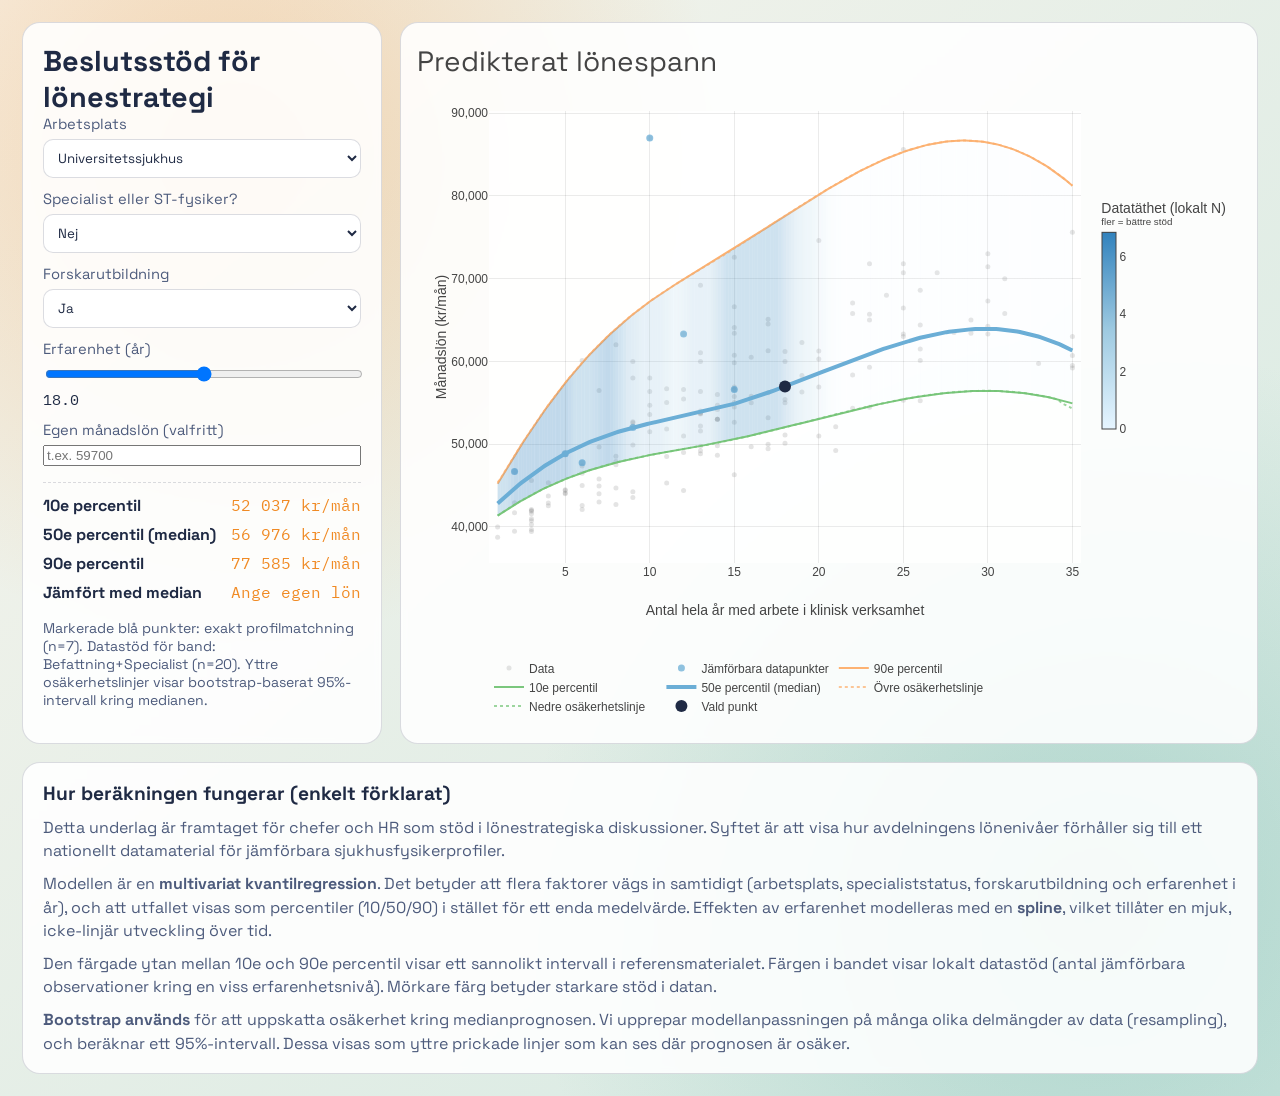
==== docs/index.html @ c9464ae1 "Initial commit: salary strategy web app + exporter" ====
<!doctype html>
<html lang="sv">
<head>
  <meta charset="utf-8" />
  <meta name="viewport" content="width=device-width, initial-scale=1" />
  <title>Lönespann-kalkylator</title>
  <link rel="preconnect" href="https://fonts.googleapis.com" />
  <link rel="preconnect" href="https://fonts.gstatic.com" crossorigin />
  <link href="https://fonts.googleapis.com/css2?family=Space+Grotesk:wght@400;500;700&family=IBM+Plex+Mono:wght@400;500&display=swap" rel="stylesheet" />
  <link rel="stylesheet" href="./styles.css" />
  <script src="https://cdn.plot.ly/plotly-2.35.2.min.js"></script>
</head>
<body>
  <main class="layout">
    <section class="panel">
      <h1>Beslutsstöd för lönestrategi</h1>

      <div class="controls">
        <label>
          <span>Arbetsplats</span>
          <select id="workplace"></select>
        </label>
        <label>
          <span>Specialist eller ST-fysiker?</span>
          <select id="specialist"></select>
        </label>
        <label>
          <span>Forskarutbildning</span>
          <select id="phd"></select>
        </label>
        <label>
          <span>Erfarenhet (år)</span>
          <input id="years" type="range" min="0" max="40" step="0.1" />
          <output id="yearsValue" for="years"></output>
        </label>
        <label>
          <span>Egen månadslön (valfritt)</span>
          <input id="actualSalary" type="number" min="0" step="100" placeholder="t.ex. 59700" />
        </label>
      </div>

      <div class="numbers">
        <div>
          <strong>10e percentil</strong>
          <span id="q10">-</span>
        </div>
        <div>
          <strong>50e percentil (median)</strong>
          <span id="q50">-</span>
        </div>
        <div>
          <strong>90e percentil</strong>
          <span id="q90">-</span>
        </div>
        <div>
          <strong>Jämfört med median</strong>
          <span id="actualVsMedian">-</span>
        </div>
      </div>

      <p id="supportInfo" class="support"></p>
    </section>
    <section class="chartWrap">
      <div id="chart"></div>
    </section>
    <section class="methodCard">
      <h2>Hur beräkningen fungerar (enkelt förklarat)</h2>
      <p>
        Detta underlag är framtaget för chefer och HR som stöd i
        lönestrategiska diskussioner. Syftet är att visa hur avdelningens lönenivåer förhåller
        sig till ett nationellt datamaterial för jämförbara sjukhusfysikerprofiler.
      </p>
      <p>
        Modellen är en <strong>multivariat kvantilregression</strong>. Det betyder att flera
        faktorer vägs in samtidigt (arbetsplats, specialiststatus, forskarutbildning och
        erfarenhet i år), och att utfallet visas som percentiler (10/50/90) i stället för ett
        enda medelvärde. Effekten av erfarenhet modelleras med en <strong>spline</strong>, vilket
        tillåter en mjuk, icke-linjär utveckling över tid.
      </p>
      <p>
        Den färgade ytan mellan 10e och 90e percentil visar ett sannolikt intervall i
        referensmaterialet. Färgen i bandet visar lokalt datastöd (antal jämförbara observationer
        kring en viss erfarenhetsnivå). Mörkare färg betyder starkare stöd i datan.
      </p>
      <p>
        <strong>Bootstrap används</strong> för att uppskatta osäkerhet kring
        medianprognosen. Vi upprepar modellanpassningen på många olika delmängder av data
        (resampling), och beräknar ett 95%-intervall. Dessa visas som yttre prickade linjer som
        kan ses där prognosen är osäker.
      </p>
    </section>
  </main>

  <script type="module" src="./app.js"></script>
</body>
</html>
---- docs/styles.css ----
:root {
  --bg1: #f7f4ec;
  --bg2: #d4e9e2;
  --ink: #1f2a44;
  --muted: #4d5b7c;
  --panel: rgba(255, 255, 255, 0.88);
  --border: rgba(31, 42, 68, 0.16);
  --accent: #f08a24;
}

* {
  box-sizing: border-box;
}

body {
  margin: 0;
  min-height: 100vh;
  color: var(--ink);
  font-family: "Space Grotesk", sans-serif;
  background:
    radial-gradient(circle at 18% 14%, rgba(240, 138, 36, 0.3), transparent 35%),
    radial-gradient(circle at 85% 82%, rgba(73, 164, 151, 0.3), transparent 40%),
    linear-gradient(140deg, var(--bg1), var(--bg2));
}

.layout {
  max-width: 1300px;
  margin: 0 auto;
  padding: 22px;
  display: grid;
  grid-template-columns: 360px 1fr;
  gap: 18px;
}

.panel,
.chartWrap,
.methodCard {
  background: var(--panel);
  backdrop-filter: blur(3px);
  border: 1px solid var(--border);
  border-radius: 18px;
}

.panel {
  padding: 20px;
}

h1 {
  margin: 0;
  font-size: 1.8rem;
}

.sub {
  margin: 6px 0 18px;
  color: var(--muted);
}

.controls {
  display: grid;
  gap: 12px;
}

label {
  display: grid;
  gap: 6px;
  font-size: 0.92rem;
}

label span {
  color: var(--muted);
}

select,
input[type="range"] {
  width: 100%;
}

select {
  border: 1px solid var(--border);
  border-radius: 10px;
  padding: 9px 10px;
  background: #fff;
  color: var(--ink);
  font-family: "Space Grotesk", sans-serif;
}

output {
  font-family: "IBM Plex Mono", monospace;
  color: var(--ink);
}

.numbers {
  margin-top: 16px;
  padding-top: 12px;
  border-top: 1px dashed var(--border);
  display: grid;
  gap: 8px;
}

.numbers div {
  display: flex;
  justify-content: space-between;
  gap: 8px;
}

.numbers span {
  font-family: "IBM Plex Mono", monospace;
  color: var(--accent);
}

.support {
  margin-top: 16px;
  font-size: 0.88rem;
  color: var(--muted);
}

.chartWrap {
  padding: 8px;
}

.methodCard {
  grid-column: 1 / -1;
  padding: 18px 20px;
}

.methodCard h2 {
  margin: 0 0 10px;
  font-size: 1.2rem;
}

.methodCard p {
  margin: 0 0 10px;
  color: var(--muted);
  line-height: 1.45;
}

.methodCard p:last-child {
  margin-bottom: 0;
}

#chart {
  width: 100%;
  height: min(78vh, 760px);
}

@media (max-width: 960px) {
  .layout {
    grid-template-columns: 1fr;
  }

  #chart {
    height: min(62vh, 560px);
  }
}
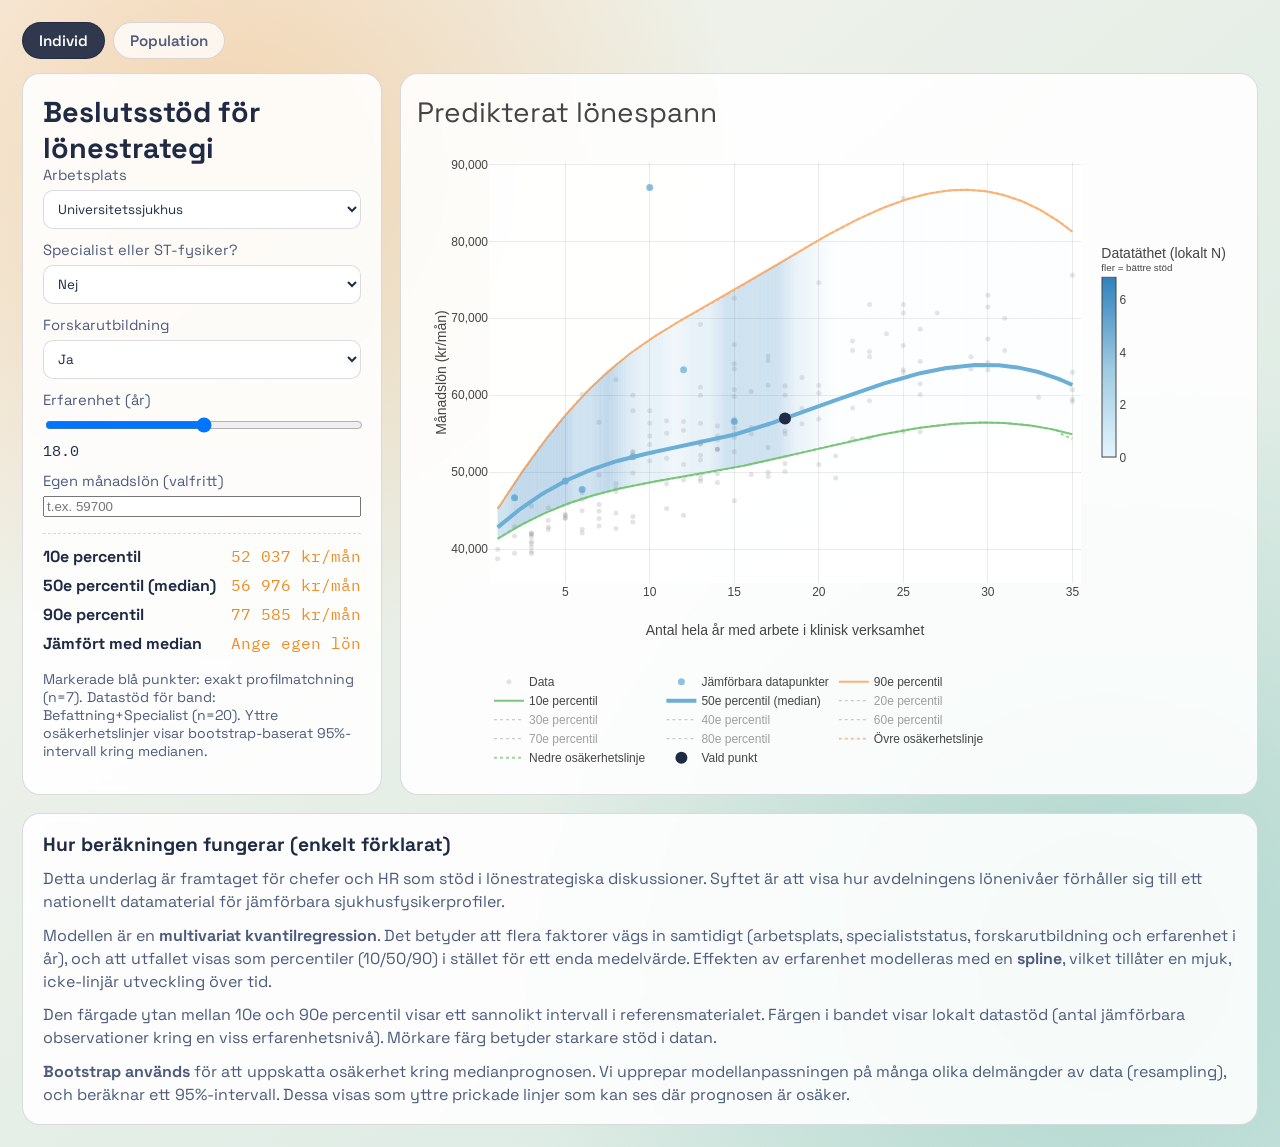
==== commit c4bec15b: "Added population page" ====
--- a/docs/index.html
+++ b/docs/index.html
@@ -11,83 +11,150 @@
   <script src="https://cdn.plot.ly/plotly-2.35.2.min.js"></script>
 </head>
 <body>
-  <main class="layout">
-    <section class="panel">
-      <h1>Beslutsstöd för lönestrategi</h1>
+  <main class="site">
+    <section class="tabsBar">
+      <button id="tabIndivid" class="tabBtn is-active" type="button">Individ</button>
+      <button id="tabPopulation" class="tabBtn" type="button">Population</button>
+    </section>
 
-      <div class="controls">
-        <label>
-          <span>Arbetsplats</span>
-          <select id="workplace"></select>
-        </label>
-        <label>
-          <span>Specialist eller ST-fysiker?</span>
-          <select id="specialist"></select>
-        </label>
-        <label>
-          <span>Forskarutbildning</span>
-          <select id="phd"></select>
-        </label>
-        <label>
-          <span>Erfarenhet (år)</span>
-          <input id="years" type="range" min="0" max="40" step="0.1" />
-          <output id="yearsValue" for="years"></output>
-        </label>
-        <label>
-          <span>Egen månadslön (valfritt)</span>
-          <input id="actualSalary" type="number" min="0" step="100" placeholder="t.ex. 59700" />
-        </label>
+    <section id="viewIndivid" class="tabView is-active">
+      <div class="layout">
+        <section class="panel">
+          <h1>Beslutsstöd för lönestrategi</h1>
+
+          <div class="controls">
+            <label>
+              <span>Arbetsplats</span>
+              <select id="workplace"></select>
+            </label>
+            <label>
+              <span>Specialist eller ST-fysiker?</span>
+              <select id="specialist"></select>
+            </label>
+            <label>
+              <span>Forskarutbildning</span>
+              <select id="phd"></select>
+            </label>
+            <label>
+              <span>Erfarenhet (år)</span>
+              <input id="years" type="range" min="0" max="40" step="0.1" />
+              <output id="yearsValue" for="years"></output>
+            </label>
+            <label>
+              <span>Egen månadslön (valfritt)</span>
+              <input id="actualSalary" type="number" min="0" step="100" placeholder="t.ex. 59700" />
+            </label>
+          </div>
+
+          <div class="numbers">
+            <div>
+              <strong>10e percentil</strong>
+              <span id="q10">-</span>
+            </div>
+            <div>
+              <strong>50e percentil (median)</strong>
+              <span id="q50">-</span>
+            </div>
+            <div>
+              <strong>90e percentil</strong>
+              <span id="q90">-</span>
+            </div>
+            <div>
+              <strong>Jämfört med median</strong>
+              <span id="actualVsMedian">-</span>
+            </div>
+          </div>
+
+          <p id="supportInfo" class="support"></p>
+        </section>
+        <section class="chartWrap">
+          <div id="chart"></div>
+        </section>
+        <section class="methodCard">
+          <h2>Hur beräkningen fungerar (enkelt förklarat)</h2>
+          <p>
+            Detta underlag är framtaget för chefer och HR som stöd i
+            lönestrategiska diskussioner. Syftet är att visa hur avdelningens lönenivåer förhåller
+            sig till ett nationellt datamaterial för jämförbara sjukhusfysikerprofiler.
+          </p>
+          <p>
+            Modellen är en <strong>multivariat kvantilregression</strong>. Det betyder att flera
+            faktorer vägs in samtidigt (arbetsplats, specialiststatus, forskarutbildning och
+            erfarenhet i år), och att utfallet visas som percentiler (10/50/90) i stället för ett
+            enda medelvärde. Effekten av erfarenhet modelleras med en <strong>spline</strong>, vilket
+            tillåter en mjuk, icke-linjär utveckling över tid.
+          </p>
+          <p>
+            Den färgade ytan mellan 10e och 90e percentil visar ett sannolikt intervall i
+            referensmaterialet. Färgen i bandet visar lokalt datastöd (antal jämförbara observationer
+            kring en viss erfarenhetsnivå). Mörkare färg betyder starkare stöd i datan.
+          </p>
+          <p>
+            <strong>Bootstrap används</strong> för att uppskatta osäkerhet kring
+            medianprognosen. Vi upprepar modellanpassningen på många olika delmängder av data
+            (resampling), och beräknar ett 95%-intervall. Dessa visas som yttre prickade linjer som
+            kan ses där prognosen är osäker.
+          </p>
+        </section>
       </div>
+    </section>
 
-      <div class="numbers">
-        <div>
-          <strong>10e percentil</strong>
-          <span id="q10">-</span>
-        </div>
-        <div>
-          <strong>50e percentil (median)</strong>
-          <span id="q50">-</span>
-        </div>
-        <div>
-          <strong>90e percentil</strong>
-          <span id="q90">-</span>
-        </div>
-        <div>
-          <strong>Jämfört med median</strong>
-          <span id="actualVsMedian">-</span>
-        </div>
+    <section id="viewPopulation" class="tabView">
+      <div class="layout populationLayout">
+        <section class="panel popSummary">
+          <h1>Beslutsstöd för populationsjämförelse</h1>
+          <div class="numbers popNumbers">
+            <div><strong>Nationellt N</strong><span id="popNNational">-</span></div>
+            <div><strong>Population N</strong><span id="popNPopulation">-</span></div>
+            <div><strong>Median predikterad q50</strong><span id="popMedianPred">-</span></div>
+            <div><strong>Median avvikelse (faktisk - q50)</strong><span id="popMedianGap">-</span></div>
+          </div>
+          <p id="popMeta" class="support"></p>
+          <p id="popUnseen" class="support"></p>
+        </section>
+
+        <section class="chartWrap populationCharts">
+          <div id="popChartDecile" class="popChart"></div>
+          <div id="popChartEcdf" class="popChart"></div>
+          <div id="popChartScatter" class="popChart"></div>
+          <div id="popChartGap" class="popChart"></div>
+        </section>
+
+        <section class="methodCard">
+          <h2>Hur populationsjämförelsen ska läsas</h2>
+          <p>
+            Population-vyn visar om gruppen sammantaget ligger lågt, centralt eller högt i
+            fördelningen av nationellt predikterade löner för jämförbara profiler.
+          </p>
+          <p>
+            Histogrammet visar hur många personer som ligger i olika lönegap-intervall jämfört med
+            sin predikterade medianlön (q50). Percentilgrafen visar varje individs nationella
+            placering utifrån predikterad medianlön, samt gruppens medianpercentil.
+          </p>
+          <p>
+            Spridningsdiagrammet sätter populationens faktiska löner mot erfarenhet och jämför med
+            en typisk mediantrend. Boxplotten visar hur avvikelsen (faktisk - predikterad q50)
+            varierar mellan delgrupper.
+          </p>
+        </section>
+        <section class="methodCard">
+          <h2>Vem rankas högt eller lågt?</h2>
+          <div class="popRankGrid">
+            <div>
+              <h3>Högst predikterad percentil</h3>
+              <ul id="popTopPeople" class="rankList"></ul>
+            </div>
+            <div>
+              <h3>Lägst predikterad percentil</h3>
+              <ul id="popBottomPeople" class="rankList"></ul>
+            </div>
+            <div>
+              <h3>Gruppnivå: högt till lågt</h3>
+              <div id="popGroupRankings" class="rankGroups"></div>
+            </div>
+          </div>
+        </section>
       </div>
-
-      <p id="supportInfo" class="support"></p>
-    </section>
-    <section class="chartWrap">
-      <div id="chart"></div>
-    </section>
-    <section class="methodCard">
-      <h2>Hur beräkningen fungerar (enkelt förklarat)</h2>
-      <p>
-        Detta underlag är framtaget för chefer och HR som stöd i
-        lönestrategiska diskussioner. Syftet är att visa hur avdelningens lönenivåer förhåller
-        sig till ett nationellt datamaterial för jämförbara sjukhusfysikerprofiler.
-      </p>
-      <p>
-        Modellen är en <strong>multivariat kvantilregression</strong>. Det betyder att flera
-        faktorer vägs in samtidigt (arbetsplats, specialiststatus, forskarutbildning och
-        erfarenhet i år), och att utfallet visas som percentiler (10/50/90) i stället för ett
-        enda medelvärde. Effekten av erfarenhet modelleras med en <strong>spline</strong>, vilket
-        tillåter en mjuk, icke-linjär utveckling över tid.
-      </p>
-      <p>
-        Den färgade ytan mellan 10e och 90e percentil visar ett sannolikt intervall i
-        referensmaterialet. Färgen i bandet visar lokalt datastöd (antal jämförbara observationer
-        kring en viss erfarenhetsnivå). Mörkare färg betyder starkare stöd i datan.
-      </p>
-      <p>
-        <strong>Bootstrap används</strong> för att uppskatta osäkerhet kring
-        medianprognosen. Vi upprepar modellanpassningen på många olika delmängder av data
-        (resampling), och beräknar ett 95%-intervall. Dessa visas som yttre prickade linjer som
-        kan ses där prognosen är osäker.
-      </p>
     </section>
   </main>
 
--- a/docs/styles.css
+++ b/docs/styles.css
@@ -25,11 +25,53 @@
 
 .layout {
   max-width: 1300px;
-  margin: 0 auto;
-  padding: 22px;
+  margin: 0 auto 22px;
+  padding: 0 22px;
   display: grid;
   grid-template-columns: 360px 1fr;
   gap: 18px;
+}
+
+.site {
+  padding-top: 22px;
+}
+
+.tabsBar {
+  max-width: 1300px;
+  margin: 0 auto 14px;
+  padding: 0 22px;
+  display: flex;
+  gap: 8px;
+}
+
+.tabBtn {
+  border: 1px solid var(--border);
+  background: rgba(255, 255, 255, 0.75);
+  color: var(--muted);
+  border-radius: 999px;
+  padding: 10px 16px;
+  font: 600 0.95rem/1 "Space Grotesk", sans-serif;
+  cursor: pointer;
+  transition: all 0.18s ease;
+}
+
+.tabBtn:hover {
+  border-color: rgba(31, 42, 68, 0.35);
+  color: var(--ink);
+}
+
+.tabBtn.is-active {
+  background: rgba(31, 42, 68, 0.92);
+  border-color: rgba(31, 42, 68, 0.92);
+  color: #fff;
+}
+
+.tabView {
+  display: none;
+}
+
+.tabView.is-active {
+  display: block;
 }
 
 .panel,
@@ -143,6 +185,61 @@
   height: min(78vh, 760px);
 }
 
+.populationLayout {
+  grid-template-columns: 1fr;
+}
+
+.popSummary {
+  grid-column: 1 / -1;
+}
+
+.popNumbers {
+  grid-template-columns: repeat(2, minmax(220px, 1fr));
+}
+
+.populationCharts {
+  grid-column: 1 / -1;
+  padding: 14px;
+  display: grid;
+  grid-template-columns: 1fr 1fr;
+  gap: 12px;
+}
+
+.popChart {
+  min-height: 360px;
+  border: 1px solid var(--border);
+  border-radius: 12px;
+  background: rgba(255, 255, 255, 0.65);
+}
+
+.popRankGrid {
+  display: grid;
+  gap: 14px;
+  grid-template-columns: 1fr 1fr 1.2fr;
+}
+
+.popRankGrid h3 {
+  margin: 0 0 8px;
+  font-size: 1rem;
+}
+
+.rankList {
+  margin: 0;
+  padding-left: 18px;
+  color: var(--muted);
+  line-height: 1.5;
+}
+
+.rankGroups {
+  display: grid;
+  gap: 10px;
+}
+
+.rankGroups p {
+  margin: 0;
+  color: var(--muted);
+}
+
 @media (max-width: 960px) {
   .layout {
     grid-template-columns: 1fr;
@@ -151,4 +248,20 @@
   #chart {
     height: min(62vh, 560px);
   }
-}
+
+  .populationCharts {
+    grid-template-columns: 1fr;
+  }
+
+  .popNumbers {
+    grid-template-columns: 1fr;
+  }
+
+  .popChart {
+    min-height: 320px;
+  }
+
+  .popRankGrid {
+    grid-template-columns: 1fr;
+  }
+}
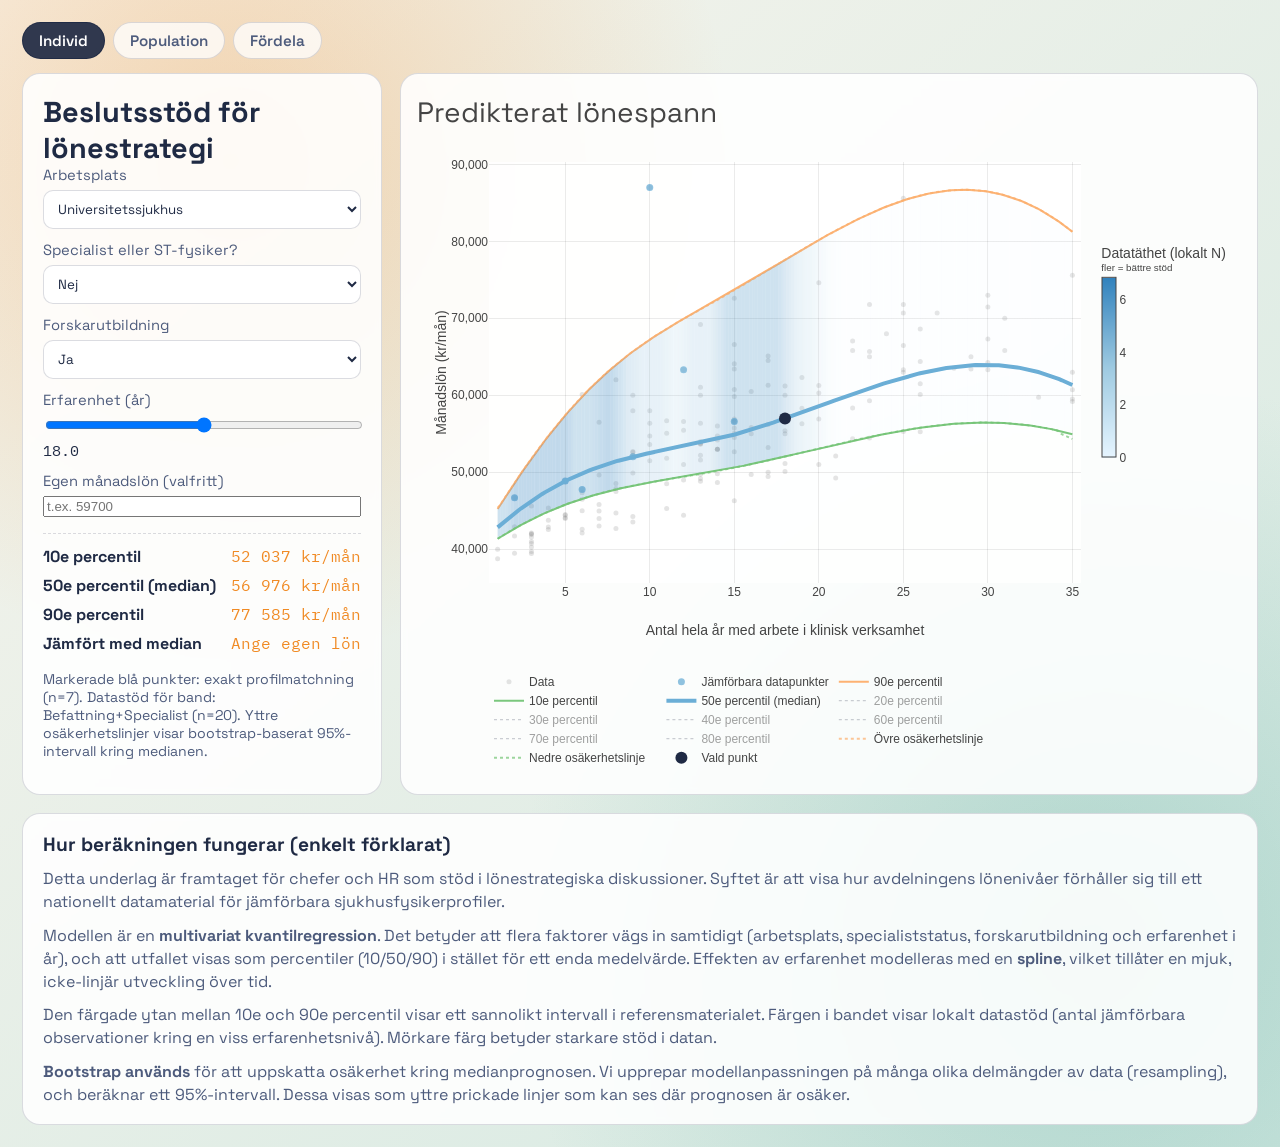
==== commit 2b702bbd: "Add population and distribution planning views" ====
--- a/docs/index.html
+++ b/docs/index.html
@@ -7,7 +7,7 @@
   <link rel="preconnect" href="https://fonts.googleapis.com" />
   <link rel="preconnect" href="https://fonts.gstatic.com" crossorigin />
   <link href="https://fonts.googleapis.com/css2?family=Space+Grotesk:wght@400;500;700&family=IBM+Plex+Mono:wght@400;500&display=swap" rel="stylesheet" />
-  <link rel="stylesheet" href="./styles.css" />
+  <link rel="stylesheet" href="./styles.css?v=20260317j" />
   <script src="https://cdn.plot.ly/plotly-2.35.2.min.js"></script>
 </head>
 <body>
@@ -15,6 +15,7 @@
     <section class="tabsBar">
       <button id="tabIndivid" class="tabBtn is-active" type="button">Individ</button>
       <button id="tabPopulation" class="tabBtn" type="button">Population</button>
+      <button id="tabDistribution" class="tabBtn" type="button">Fördela</button>
     </section>
 
     <section id="viewIndivid" class="tabView is-active">
@@ -103,11 +104,24 @@
       <div class="layout populationLayout">
         <section class="panel popSummary">
           <h1>Beslutsstöd för populationsjämförelse</h1>
-          <div class="numbers popNumbers">
-            <div><strong>Nationellt N</strong><span id="popNNational">-</span></div>
-            <div><strong>Population N</strong><span id="popNPopulation">-</span></div>
-            <div><strong>Median predikterad q50</strong><span id="popMedianPred">-</span></div>
-            <div><strong>Median avvikelse (faktisk - q50)</strong><span id="popMedianGap">-</span></div>
+          <div class="popDatasetRow">
+            <label>
+              <span>Population</span>
+              <select id="popDataset">
+                <option value="random">Slumpad population</option>
+                <option value="umea">Umeå</option>
+              </select>
+            </label>
+          </div>
+          <div class="popSummaryGrid">
+            <div class="numbers popNumbers">
+              <div><strong>Nationellt N</strong><span id="popNNational">-</span></div>
+              <div><strong>Population N</strong><span id="popNPopulation">-</span></div>
+            </div>
+            <div class="numbers popNumbers">
+              <div><strong>Median predikterad q50</strong><span id="popMedianPred">-</span></div>
+              <div><strong>Median avvikelse (faktisk - q50)</strong><span id="popMedianGap">-</span></div>
+            </div>
           </div>
           <p id="popMeta" class="support"></p>
           <p id="popUnseen" class="support"></p>
@@ -133,8 +147,8 @@
           </p>
           <p>
             Spridningsdiagrammet sätter populationens faktiska löner mot erfarenhet och jämför med
-            en typisk mediantrend. Boxplotten visar hur avvikelsen (faktisk - predikterad q50)
-            varierar mellan delgrupper.
+            en typisk mediantrend. Avvikelsegrafen visar varje individs avvikelse i procent av
+            predikterad medianlön, så att mönster mellan juniora och seniora blir tydliga.
           </p>
         </section>
         <section class="methodCard">
@@ -156,8 +170,46 @@
         </section>
       </div>
     </section>
+
+    <section id="viewDistribution" class="tabView">
+      <div class="layout populationLayout">
+        <section class="panel popSummary">
+          <h1>Beslutsstöd för lönefördelning</h1>
+          <div class="popDatasetRow">
+            <label>
+              <span>Total pott att fördela (kr/mån)</span>
+              <input id="distTotal" type="number" min="0" step="100" value="78000" />
+            </label>
+          </div>
+          <div class="popSummaryGrid">
+            <div class="numbers popNumbers">
+              <div><strong>Antal personer</strong><span id="distNPopulation">-</span></div>
+              <div><strong>Kvar att fördela</strong><span id="distRemaining">-</span></div>
+            </div>
+            <div class="numbers popNumbers">
+              <div><strong>Total fördelning</strong><span id="distTotalAssigned">-</span></div>
+              <div><strong>Median avvikelse efter fördelning</strong><span id="distMedianGap">-</span></div>
+            </div>
+          </div>
+          <p id="distMeta" class="support"></p>
+        </section>
+
+        <section class="chartWrap populationCharts">
+          <div id="distChartGapBins" class="popChart"></div>
+          <div id="distChartDeviation" class="popChart"></div>
+        </section>
+
+        <section class="panel distControls">
+          <div class="distControlsHeader">
+            <h2>Justera fördelning per person</h2>
+            <p class="sub">Systemet startar med en fördelning som minimerar avvikelsen mot predikterad median i procent av varje persons predikterade q50. När du drar i en slider fördelas resten automatiskt på övriga personer.</p>
+          </div>
+          <div id="distSliderGrid" class="distSliderGrid"></div>
+        </section>
+      </div>
+    </section>
   </main>
 
-  <script type="module" src="./app.js"></script>
+  <script type="module" src="./app.js?v=20260317j"></script>
 </body>
 </html>
--- a/docs/styles.css
+++ b/docs/styles.css
@@ -193,8 +193,31 @@
   grid-column: 1 / -1;
 }
 
+.popDatasetRow {
+  margin-top: 10px;
+}
+
+.popDatasetRow label {
+  max-width: 280px;
+}
+
+.popDatasetRow input[type="number"] {
+  border: 1px solid var(--border);
+  border-radius: 10px;
+  padding: 9px 10px;
+  background: #fff;
+  color: var(--ink);
+  font-family: "Space Grotesk", sans-serif;
+}
+
+.popSummaryGrid {
+  display: grid;
+  grid-template-columns: 1fr 1fr;
+  gap: 14px;
+}
+
 .popNumbers {
-  grid-template-columns: repeat(2, minmax(220px, 1fr));
+  margin-top: 12px;
 }
 
 .populationCharts {
@@ -240,6 +263,75 @@
   color: var(--muted);
 }
 
+.distControls {
+  grid-column: 1 / -1;
+  padding: 18px 20px;
+}
+
+.distControlsHeader h2 {
+  margin: 0 0 6px;
+  font-size: 1.2rem;
+}
+
+.distControlsHeader .sub {
+  margin: 0 0 14px;
+}
+
+.distSliderGrid {
+  display: grid;
+  grid-template-columns: repeat(8, minmax(110px, 1fr));
+  gap: 14px 10px;
+  align-items: end;
+}
+
+.distSliderCard {
+  display: grid;
+  gap: 8px;
+  justify-items: center;
+  padding: 12px 8px;
+  border: 1px solid var(--border);
+  border-radius: 14px;
+  background: rgba(255, 255, 255, 0.64);
+}
+
+.distSliderTitle {
+  font-size: 0.88rem;
+  color: var(--ink);
+  text-align: center;
+}
+
+.distSliderMeta {
+  font-family: "IBM Plex Mono", monospace;
+  font-size: 0.76rem;
+  color: var(--muted);
+  text-align: center;
+  line-height: 1.4;
+}
+
+.distSliderValue {
+  font-family: "IBM Plex Mono", monospace;
+  color: var(--accent);
+  font-size: 0.86rem;
+}
+
+.distSliderTrack {
+  width: 34px;
+  height: 320px;
+  display: grid;
+  place-items: center;
+}
+
+.distSliderInput {
+  -webkit-appearance: slider-vertical;
+  appearance: slider-vertical;
+  writing-mode: vertical-lr;
+  direction: rtl;
+  width: 28px;
+  height: 320px;
+  margin: 0;
+  cursor: grab;
+}
+
 @media (max-width: 960px) {
   .layout {
     grid-template-columns: 1fr;
@@ -257,6 +349,10 @@
     grid-template-columns: 1fr;
   }
 
+  .popSummaryGrid {
+    grid-template-columns: 1fr;
+  }
+
   .popChart {
     min-height: 320px;
   }
@@ -264,4 +360,17 @@
   .popRankGrid {
     grid-template-columns: 1fr;
   }
-}
+
+  .distSliderGrid {
+    grid-template-columns: repeat(2, minmax(120px, 1fr));
+  }
+
+  .distSliderInput {
+    height: 220px;
+  }
+
+  .distSliderTrack {
+    width: 34px;
+    height: 220px;
+  }
+}
